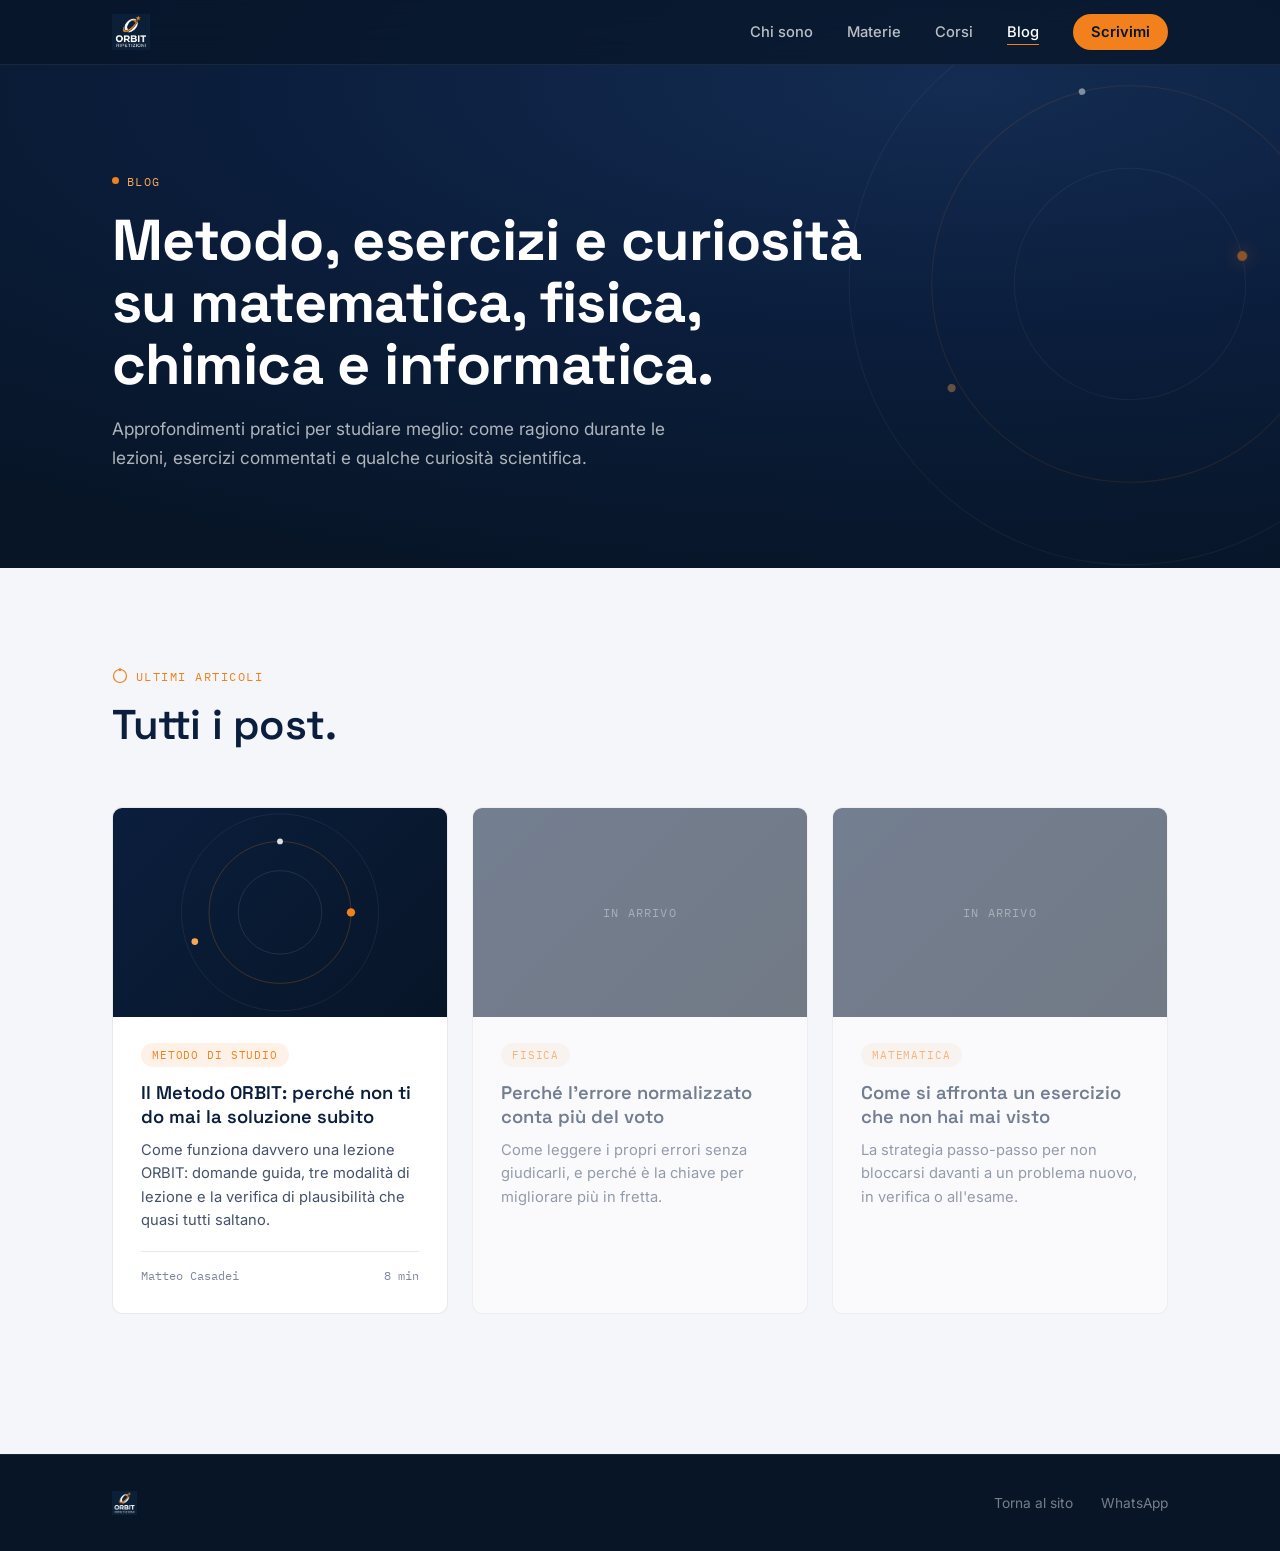
==== blog/index.html @ e1a7bb7a "Aggiunge sezione blog e prime animazioni Manim per SEO - index.html originale invariato, come richie" ====
<!DOCTYPE html>
<html lang="it">
<head>
<meta charset="UTF-8">
<meta name="viewport" content="width=device-width, initial-scale=1.0">
<title>Blog — Metodo di studio, fisica, matematica, chimica e informatica | Orbit Ripetizioni</title>
<meta name="description" content="Metodi di studio, approfondimenti e curiosità su matematica, fisica, chimica e informatica. Il blog di Orbit Ripetizioni, lezioni private a Milano.">
<link rel="canonical" href="https://orbitripetizioni.it/blog/">
<link rel="preconnect" href="https://fonts.googleapis.com">
<link href="https://fonts.googleapis.com/css2?family=Space+Grotesk:wght@400;500;600;700&family=Inter:wght@400;500;600;700&family=IBM+Plex+Mono:wght@400;500&display=swap" rel="stylesheet">
<link rel="stylesheet" href="../assets/css/blog.css">
</head>
<body>

<header>
  <nav>
    <a href="../index.html#hero" class="brand">
      <img src="../assets/img/logo.png" alt="Orbit Ripetizioni">
    </a>
    <div class="nav-links">
      <a href="../index.html#chi-sono">Chi sono</a>
      <a href="../index.html#materie">Materie</a>
      <a href="../index.html#corsi">Corsi</a>
      <a href="./index.html" class="active">Blog</a>
      <a href="https://wa.me/393319241103" class="nav-cta">Scrivimi</a>
    </div>
  </nav>
</header>

<section id="blog-hero">
  <svg class="blog-hero-svg" viewBox="0 0 920 920">
    <circle class="orbit-ring-line" cx="460" cy="460" r="140"></circle>
    <circle class="orbit-ring-line accent" cx="460" cy="460" r="240"></circle>
    <circle class="orbit-ring-line" cx="460" cy="460" r="340"></circle>
    <circle class="planet-a" cx="600" cy="460" r="6"></circle>
    <circle class="planet-b" cx="460" cy="220" r="4"></circle>
    <circle class="planet-c" cx="220" cy="530" r="5"></circle>
  </svg>
  <div class="wrap">
    <span class="eyebrow">Blog</span>
    <h1 class="reveal">Metodo, esercizi e curiosità su matematica, fisica, chimica e informatica.</h1>
    <p class="reveal">Approfondimenti pratici per studiare meglio: come ragiono durante le lezioni, esercizi commentati e qualche curiosità scientifica.</p>
  </div>
</section>

<section id="post-list">
  <div class="wrap">
    <span class="section-tag reveal"><svg viewBox="0 0 16 16"><circle cx="8" cy="8" r="6.5" fill="none" stroke="currentColor" stroke-width="1.2"/><circle class="tag-orbit-dot" cx="8" cy="1.7" r="1.4" fill="currentColor"/></svg>Ultimi articoli</span>
    <h2 class="section-title reveal">Tutti i post.</h2>
    <div class="post-grid">

      <a href="./il-metodo-orbit-perche-non-ti-do-mai-la-soluzione-subito/index.html" class="post-card reveal">
        <div class="post-card-cover">
          <svg viewBox="0 0 400 250" width="100%" height="100%" preserveAspectRatio="xMidYMid slice">
            <circle cx="200" cy="125" r="50" fill="none" stroke="rgba(255,255,255,0.12)" stroke-width="1"></circle>
            <circle cx="200" cy="125" r="85" fill="none" stroke="rgba(242,129,29,0.28)" stroke-width="1"></circle>
            <circle cx="200" cy="125" r="118" fill="none" stroke="rgba(255,255,255,0.08)" stroke-width="1"></circle>
            <circle cx="285" cy="125" r="5" fill="#F2811D"></circle>
            <circle cx="200" cy="40" r="3.5" fill="#FFFFFF" opacity="0.85"></circle>
            <circle cx="98" cy="160" r="4" fill="#F9A752"></circle>
          </svg>
        </div>
        <div class="post-card-body">
          <span class="post-badge">Metodo di studio</span>
          <h3>Il Metodo ORBIT: perché non ti do mai la soluzione subito</h3>
          <p>Come funziona davvero una lezione ORBIT: domande guida, tre modalità di lezione e la verifica di plausibilità che quasi tutti saltano.</p>
          <div class="post-card-meta">
            <span>Matteo Casadei</span>
            <span>8 min</span>
          </div>
        </div>
      </a>

      <div class="post-card coming-soon reveal">
        <div class="post-card-cover"><span>In arrivo</span></div>
        <div class="post-card-body">
          <span class="post-badge">Fisica</span>
          <h3>Perché l'errore normalizzato conta più del voto</h3>
          <p>Come leggere i propri errori senza giudicarli, e perché è la chiave per migliorare più in fretta.</p>
        </div>
      </div>

      <div class="post-card coming-soon reveal">
        <div class="post-card-cover"><span>In arrivo</span></div>
        <div class="post-card-body">
          <span class="post-badge">Matematica</span>
          <h3>Come si affronta un esercizio che non hai mai visto</h3>
          <p>La strategia passo-passo per non bloccarsi davanti a un problema nuovo, in verifica o all'esame.</p>
        </div>
      </div>

    </div>
  </div>
</section>

<footer>
  <div class="wrap footer-inner">
    <div class="footer-brand">
      <img src="../assets/img/logo.png" alt="Orbit Ripetizioni">
    </div>
    <div class="footer-links">
      <a href="../index.html#hero">Torna al sito</a>
      <a href="https://wa.me/393319241103">WhatsApp</a>
    </div>
  </div>
</footer>

<script src="../assets/js/blog.js"></script>
</body>
</html>
---- assets/css/blog.css ----
/* ==========================================================================
   ORBIT — Blog stylesheet
   Estende il design system del sito principale (index.html) senza toccarlo.
   Variabili colore/font allineate 1:1 a index.html — se cambi una palette,
   cambiala in entrambi i posti.
   ========================================================================== */

:root{
  --navy: #0B1E3D;
  --navy-deep: #071527;
  --navy-mid: #12294D;
  --orange: #F2811D;
  --orange-soft: #F9A752;
  --white: #FFFFFF;
  --paper: #F4F6F9;
  --slate: #45516B;
  --slate-light: #7C879E;
  --line: rgba(11,30,61,0.1);
  --cyan: #22D3EE;
  --display: 'Space Grotesk', sans-serif;
  --body: 'Inter', sans-serif;
  --mono: 'IBM Plex Mono', monospace;
}

*{margin:0;padding:0;box-sizing:border-box;}
html{scroll-behavior:smooth; overflow-x:hidden; width:100%;}
body{
  font-family:var(--body);
  color:var(--navy);
  background:var(--paper);
  overflow-x:hidden;
  -webkit-font-smoothing:antialiased;
}
a{color:inherit;text-decoration:none;}
img{display:block;max-width:100%;}
::selection{background:var(--orange);color:var(--white);}

@media (prefers-reduced-motion: reduce){
  *{animation-duration:0.01ms !important; animation-iteration-count:1 !important; transition-duration:0.01ms !important; scroll-behavior:auto !important;}
}

.wrap{max-width:1120px;margin:0 auto;padding:0 32px;}

/* ---------- NAV (identica a index.html) ---------- */
header{
  position:fixed;
  top:0; left:0; right:0;
  z-index:100;
  background:rgba(7,21,39,0.72);
  backdrop-filter:blur(14px);
  -webkit-backdrop-filter:blur(14px);
  border-bottom:1px solid rgba(255,255,255,0.07);
}
nav{
  max-width:1120px;
  margin:0 auto;
  padding:14px 32px;
  display:flex;
  align-items:center;
  justify-content:space-between;
}
.brand{display:flex;align-items:center;gap:10px;}
.brand img{height:36px;width:auto;}
.brand span{font-family:var(--display);font-weight:700;color:var(--white);font-size:1.05rem;}
.nav-links{display:flex;align-items:center;gap:34px;font-size:0.92rem;font-weight:500;}
.nav-links a{color:rgba(255,255,255,0.72);transition:color 0.2s ease;position:relative;}
.nav-links a:not(.nav-cta):hover{color:var(--white);}
.nav-links a.active{color:var(--white);}
.nav-links a:not(.nav-cta)::after{
  content:'';position:absolute;left:0;bottom:-4px;width:0;height:1px;
  background:var(--orange);transition:width 0.25s ease;
}
.nav-links a:not(.nav-cta):hover::after,
.nav-links a.active::after{width:100%;}
.nav-cta{
  background:var(--orange);color:var(--navy-deep) !important;padding:9px 18px;
  border-radius:100px;font-weight:600;transition:transform 0.2s ease, box-shadow 0.2s ease;
}
.nav-cta:hover{transform:translateY(-1px); box-shadow:0 8px 20px rgba(242,129,29,0.35);}
@media (max-width:820px){
  .nav-links{gap:0;}
  .nav-links a:not(.nav-cta){display:none;}
}

/* ---------- Buttons ---------- */
.btn-primary{
  background:var(--orange);color:var(--navy-deep);font-weight:600;padding:15px 30px;
  border-radius:100px;font-size:0.98rem;display:inline-flex;align-items:center;gap:10px;
  transition:transform 0.2s ease, box-shadow 0.2s ease;
}
.btn-primary:hover{transform:translateY(-2px); box-shadow:0 12px 28px rgba(242,129,29,0.4);}
.btn-ghost{
  border:1px solid rgba(255,255,255,0.22);color:var(--white);padding:15px 28px;
  border-radius:100px;font-size:0.98rem;font-weight:500;
  transition:border-color 0.2s ease, background 0.2s ease;
}
.btn-ghost:hover{border-color:rgba(255,255,255,0.5); background:rgba(255,255,255,0.05);}

/* ---------- Section headers ---------- */
.section-tag{
  display:inline-flex;align-items:center;gap:8px;font-family:var(--mono);font-size:0.78rem;
  letter-spacing:0.12em;text-transform:uppercase;color:var(--orange);margin-bottom:14px;
}
.section-tag svg{width:16px;height:16px;flex-shrink:0;}
.section-tag .tag-orbit-dot{transform-origin:8px 8px;animation:orbit-spin 5s linear infinite;}
.section-title{
  font-family:var(--display);font-weight:600;font-size:clamp(1.8rem, 3.4vw, 2.6rem);
  letter-spacing:-0.01em;max-width:640px;
}
.section-lede{margin-top:18px;font-size:1.05rem;line-height:1.7;color:var(--slate);max-width:620px;}
@keyframes orbit-spin{from{transform:rotate(0deg);}to{transform:rotate(360deg);}}

.reveal{opacity:0;transform:translateY(24px);transition:opacity 0.7s ease, transform 0.7s ease;}
.reveal.visible{opacity:1;transform:translateY(0);}

a:focus-visible, button:focus-visible{outline:2px solid var(--orange); outline-offset:3px;}

/* ---------- BLOG HERO ---------- */
#blog-hero{
  background:radial-gradient(120% 90% at 75% 15%, #142c52 0%, var(--navy) 45%, var(--navy-deep) 100%);
  padding:168px 0 96px;
  overflow:hidden;
  position:relative;
}
.blog-hero-svg{
  position:absolute; right:-18%; top:50%; transform:translateY(-50%) rotate(-14deg);
  width:760px; height:760px; pointer-events:none; opacity:0.55;
}
.orbit-ring-line{fill:none; stroke:rgba(255,255,255,0.09); stroke-width:1.3;}
.orbit-ring-line.accent{stroke:rgba(242,129,29,0.2);}
.planet-a{fill:var(--orange); filter:drop-shadow(0 0 10px rgba(242,129,29,0.8));}
.planet-b{fill:var(--white); opacity:0.85;}
.planet-c{fill:var(--orange-soft); opacity:0.7;}
#blog-hero .eyebrow{
  display:inline-flex;align-items:center;gap:8px;font-family:var(--mono);font-size:0.78rem;
  letter-spacing:0.12em;text-transform:uppercase;color:var(--orange-soft);margin-bottom:20px;
}
#blog-hero .eyebrow::before{content:'';width:7px;height:7px;border-radius:50%;background:var(--orange);display:inline-block;}
#blog-hero h1{
  font-family:var(--display);font-weight:700;font-size:clamp(2.2rem, 5vw, 3.6rem);
  line-height:1.08;color:var(--white);max-width:760px;letter-spacing:-0.01em;position:relative;z-index:2;
}
#blog-hero p{
  margin-top:20px;font-size:1.08rem;line-height:1.65;color:rgba(255,255,255,0.68);
  max-width:560px;position:relative;z-index:2;
}

/* ---------- POST GRID / CARDS ---------- */
#post-list{padding:100px 0 140px;background:var(--paper);}
.post-grid{display:grid;grid-template-columns:repeat(3, 1fr);gap:24px;margin-top:56px;}
.post-card{
  background:var(--white);border:1px solid var(--line);border-radius:10px;
  overflow:hidden;display:flex;flex-direction:column;
  transition:border-color 0.2s ease, transform 0.2s ease;
}
.post-card:hover{border-color:var(--orange); transform:translateY(-3px);}
.post-card-cover{
  aspect-ratio:16/10;background:linear-gradient(135deg, var(--navy) 0%, var(--navy-deep) 100%);
  position:relative;overflow:hidden;
}
.post-card-cover img{width:100%;height:100%;object-fit:cover;}
.post-card-body{padding:26px 28px 30px;display:flex;flex-direction:column;flex-grow:1;}
.post-badge{
  display:inline-block;font-family:var(--mono);font-size:0.68rem;letter-spacing:0.08em;
  text-transform:uppercase;color:var(--orange);background:rgba(242,129,29,0.1);
  padding:5px 11px;border-radius:100px;margin-bottom:14px;align-self:flex-start;
}
.post-card h3{font-family:var(--display);font-size:1.15rem;font-weight:600;margin-bottom:10px;line-height:1.3;}
.post-card p{color:var(--slate);font-size:0.92rem;line-height:1.6;flex-grow:1;}
.post-card-meta{
  margin-top:18px;padding-top:16px;border-top:1px solid var(--line);
  font-family:var(--mono);font-size:0.72rem;color:var(--slate-light);
  display:flex;justify-content:space-between;
}
.post-card.coming-soon{opacity:0.55;}
.post-card.coming-soon .post-card-cover{
  display:flex;align-items:center;justify-content:center;
}
.post-card.coming-soon .post-card-cover span{
  font-family:var(--mono);font-size:0.72rem;letter-spacing:0.1em;text-transform:uppercase;
  color:rgba(255,255,255,0.4);
}
@media (max-width:980px){.post-grid{grid-template-columns:repeat(2, 1fr);}}
@media (max-width:640px){.post-grid{grid-template-columns:1fr;}}

/* ---------- SINGLE POST ---------- */
#post-header{
  background:var(--navy);padding:150px 0 60px;position:relative;overflow:hidden;
}
#post-header .post-eyebrow{
  display:inline-flex;align-items:center;gap:8px;font-family:var(--mono);font-size:0.78rem;
  letter-spacing:0.12em;text-transform:uppercase;color:var(--orange-soft);margin-bottom:20px;
}
#post-header .post-eyebrow::before{content:'';width:7px;height:7px;border-radius:50%;background:var(--orange);display:inline-block;}
#post-header h1{
  font-family:var(--display);font-weight:700;font-size:clamp(2rem, 4.6vw, 3.2rem);
  line-height:1.12;color:var(--white);max-width:820px;letter-spacing:-0.01em;
}
.post-header-meta{
  margin-top:28px;display:flex;align-items:center;gap:20px;flex-wrap:wrap;
  font-family:var(--mono);font-size:0.8rem;color:rgba(255,255,255,0.5);
}
.post-header-meta .author{display:flex;align-items:center;gap:10px;color:rgba(255,255,255,0.72);}
.post-header-meta .author img{width:32px;height:32px;border-radius:50%;object-fit:cover;filter:grayscale(20%);}

.post-cover{
  max-width:960px;margin:-40px auto 0;padding:0 32px;position:relative;z-index:2;
}
.post-cover img{width:100%;border-radius:12px;box-shadow:0 40px 70px -30px rgba(11,30,61,0.4);}

article.post-body{
  max-width:720px;margin:0 auto;padding:72px 32px 40px;
  font-size:1.08rem;line-height:1.8;color:var(--navy);
}
.post-body p{margin-bottom:22px;color:var(--slate);}
.post-body h2{
  font-family:var(--display);font-weight:600;font-size:1.55rem;letter-spacing:-0.01em;
  margin:52px 0 18px;color:var(--navy);
}
.post-body h3{
  font-family:var(--display);font-weight:600;font-size:1.2rem;margin:36px 0 14px;color:var(--navy);
}
.post-body strong{color:var(--navy);font-weight:600;}
.post-body ul, .post-body ol{margin:0 0 22px 22px;color:var(--slate);}
.post-body li{margin-bottom:10px;line-height:1.7;}
.post-body blockquote{
  border-left:3px solid var(--orange);padding:6px 0 6px 24px;margin:32px 0;
  font-family:var(--display);font-size:1.2rem;font-weight:500;color:var(--navy);
}
.post-body .callout{
  background:var(--white);border:1px solid var(--line);border-radius:10px;
  padding:26px 28px;margin:32px 0;
}
.post-body .callout .callout-tag{
  font-family:var(--mono);font-size:0.68rem;letter-spacing:0.08em;text-transform:uppercase;
  color:var(--orange);margin-bottom:10px;display:block;
}
.post-body .callout p:last-child{margin-bottom:0;}
.post-body figure{margin:36px 0;}
.post-body figure video, .post-body figure img{width:100%;border-radius:10px;border:1px solid var(--line);}
.post-body figcaption{
  font-family:var(--mono);font-size:0.78rem;color:var(--slate-light);margin-top:10px;text-align:center;
}

.post-cta{
  max-width:720px;margin:24px auto 100px;padding:0 32px;
}
.post-cta-inner{
  background:var(--navy);border-radius:14px;padding:44px 40px;text-align:center;
  background-image:radial-gradient(120% 140% at 20% 0%, #142c52 0%, var(--navy) 60%);
}
.post-cta-inner h3{
  font-family:var(--display);font-weight:600;font-size:1.4rem;color:var(--white);margin-bottom:12px;
}
.post-cta-inner p{color:rgba(255,255,255,0.65);margin-bottom:26px;font-size:0.98rem;}

/* ---------- FOOTER (identico a index.html) ---------- */
footer{background:var(--navy-deep);padding:36px 0;border-top:1px solid rgba(255,255,255,0.07);}
.footer-inner{display:flex;align-items:center;justify-content:space-between;flex-wrap:wrap;gap:16px;}
.footer-brand img{height:24px;width:auto;}
.footer-links{display:flex;gap:28px;font-size:0.86rem;color:rgba(255,255,255,0.45);}
.footer-links a:hover{color:rgba(255,255,255,0.8);}
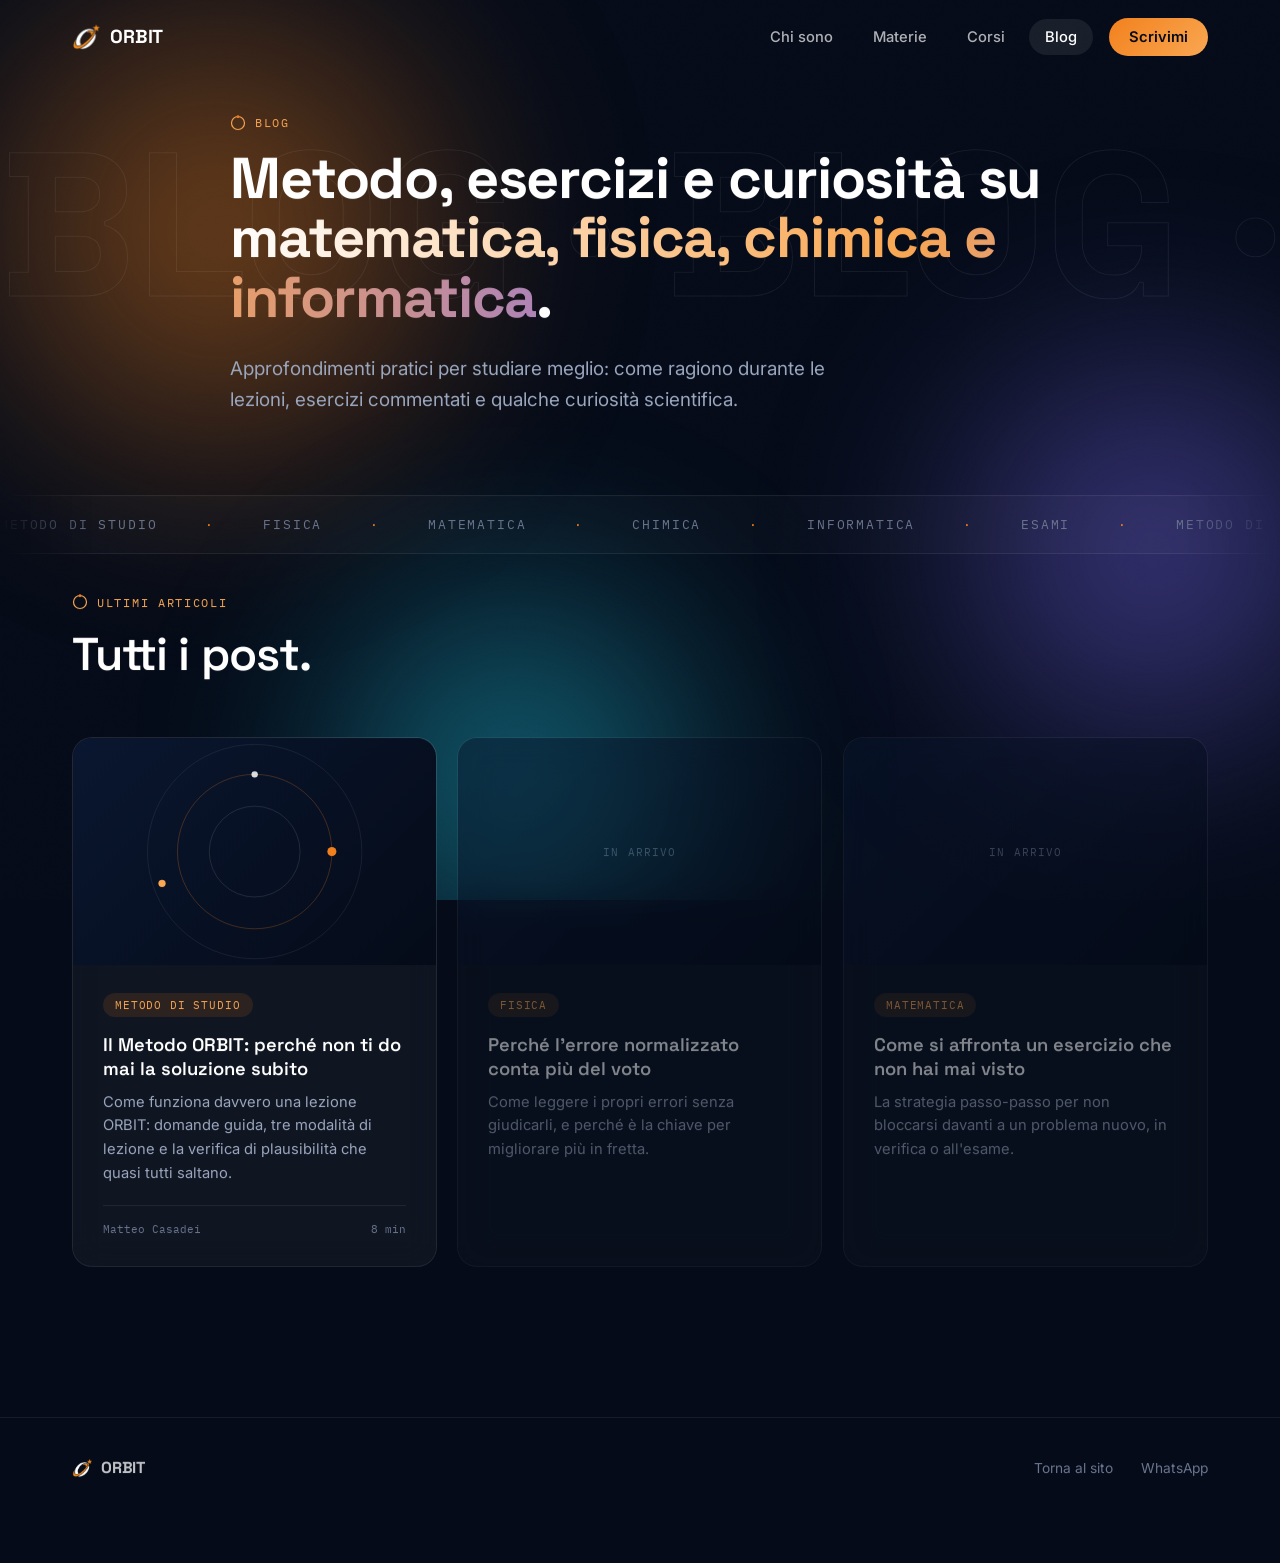
==== commit 6c79b144: "Promuovi il sito v2 a versione principale, archivia il vecchio in v_old - v2/index.html e v2/blog/ d" ====
--- a/blog/index.html
+++ b/blog/index.html
@@ -1,55 +1,88 @@
 <!DOCTYPE html>
 <html lang="it">
 <head>
+<!-- Google tag (gtag.js) -->
+<script async src="https://www.googletagmanager.com/gtag/js?id=G-YY2LC22Q1R"></script>
+<script>
+  window.dataLayer = window.dataLayer || [];
+  function gtag(){dataLayer.push(arguments);}
+  gtag('js', new Date());
+  gtag('config', 'G-YY2LC22Q1R');
+</script>
+<!-- Microsoft Clarity -->
+<script type="text/javascript">
+    (function(c,l,a,r,i,t,y){
+        c[a]=c[a]||function(){(c[a].q=c[a].q||[]).push(arguments)};
+        t=l.createElement(r);t.async=1;t.src="https://www.clarity.ms/tag/"+i;
+        y=l.getElementsByTagName(r)[0];y.parentNode.insertBefore(t,y);
+    })(window, document, "clarity", "script", "xrq9zhbsk7");
+</script>
 <meta charset="UTF-8">
 <meta name="viewport" content="width=device-width, initial-scale=1.0">
 <title>Blog — Metodo di studio, fisica, matematica, chimica e informatica | Orbit Ripetizioni</title>
 <meta name="description" content="Metodi di studio, approfondimenti e curiosità su matematica, fisica, chimica e informatica. Il blog di Orbit Ripetizioni, lezioni private a Milano.">
-<link rel="canonical" href="https://orbitripetizioni.it/blog/">
 <link rel="preconnect" href="https://fonts.googleapis.com">
 <link href="https://fonts.googleapis.com/css2?family=Space+Grotesk:wght@400;500;600;700&family=Inter:wght@400;500;600;700&family=IBM+Plex+Mono:wght@400;500&display=swap" rel="stylesheet">
-<link rel="stylesheet" href="../assets/css/blog.css">
+<link rel="stylesheet" href="../assets/css/v2.css">
+<link rel="stylesheet" href="../assets/css/v2-blog.css">
 </head>
 <body>
+
+<div id="mesh"><div class="blob blob-1"></div><div class="blob blob-2"></div><div class="blob blob-3"></div></div>
+<div id="grain"></div>
+<div id="cursor-glow"></div>
+<div id="cursor-ring"></div>
+<div id="cursor-dot"></div>
+<div id="scroll-progress"></div>
 
 <header>
   <nav>
     <a href="../index.html#hero" class="brand">
-      <img src="../assets/img/logo.png" alt="Orbit Ripetizioni">
+      <img src="../assets/img/logo-mark.png" alt="" class="brand-mark">
+      <span class="brand-word">ORBIT</span>
     </a>
     <div class="nav-links">
       <a href="../index.html#chi-sono">Chi sono</a>
       <a href="../index.html#materie">Materie</a>
       <a href="../index.html#corsi">Corsi</a>
       <a href="./index.html" class="active">Blog</a>
-      <a href="https://wa.me/393319241103" class="nav-cta">Scrivimi</a>
+      <a href="https://wa.me/393319241103" class="nav-cta magnetic">Scrivimi</a>
     </div>
+    <button class="nav-toggle" aria-label="Menu"><span></span></button>
   </nav>
 </header>
 
-<section id="blog-hero">
-  <svg class="blog-hero-svg" viewBox="0 0 920 920">
-    <circle class="orbit-ring-line" cx="460" cy="460" r="140"></circle>
-    <circle class="orbit-ring-line accent" cx="460" cy="460" r="240"></circle>
-    <circle class="orbit-ring-line" cx="460" cy="460" r="340"></circle>
-    <circle class="planet-a" cx="600" cy="460" r="6"></circle>
-    <circle class="planet-b" cx="460" cy="220" r="4"></circle>
-    <circle class="planet-c" cx="220" cy="530" r="5"></circle>
-  </svg>
-  <div class="wrap">
-    <span class="eyebrow">Blog</span>
-    <h1 class="reveal">Metodo, esercizi e curiosità su matematica, fisica, chimica e informatica.</h1>
-    <p class="reveal">Approfondimenti pratici per studiare meglio: come ragiono durante le lezioni, esercizi commentati e qualche curiosità scientifica.</p>
+<div id="smooth-spacer"></div>
+<div id="smooth-content">
+<main>
+
+<section id="blog-header">
+  <div class="hero-kinetic" aria-hidden="true">
+    <div class="hero-kinetic-track">
+      <span>BLOG&nbsp;·&nbsp;</span><span>BLOG&nbsp;·&nbsp;</span><span>BLOG&nbsp;·&nbsp;</span><span>BLOG&nbsp;·&nbsp;</span>
+    </div>
+  </div>
+  <div class="wrap blog-header-inner">
+    <span class="eyebrow reveal"><svg class="eyebrow-orbit" viewBox="0 0 16 16"><circle cx="8" cy="8" r="6.5" fill="none" stroke="currentColor" stroke-width="1.2"/><circle class="eyebrow-orbit-dot" cx="8" cy="1.7" r="1.4"/></svg>Blog</span>
+    <h1 class="hero-title reveal" style="font-size:clamp(2.2rem, 5vw, 3.6rem);">Metodo, esercizi e curiosità su <span class="gradient-text">matematica, fisica, chimica e informatica</span>.</h1>
+    <p class="hero-sub reveal" style="max-width:620px;">Approfondimenti pratici per studiare meglio: come ragiono durante le lezioni, esercizi commentati e qualche curiosità scientifica.</p>
   </div>
 </section>
 
+<div class="marquee">
+  <div class="marquee-track">
+    <span>METODO DI STUDIO <em>·</em> FISICA <em>·</em> MATEMATICA <em>·</em> CHIMICA <em>·</em> INFORMATICA <em>·</em> ESAMI <em>·</em></span>
+    <span>METODO DI STUDIO <em>·</em> FISICA <em>·</em> MATEMATICA <em>·</em> CHIMICA <em>·</em> INFORMATICA <em>·</em> ESAMI <em>·</em></span>
+  </div>
+</div>
+
 <section id="post-list">
   <div class="wrap">
-    <span class="section-tag reveal"><svg viewBox="0 0 16 16"><circle cx="8" cy="8" r="6.5" fill="none" stroke="currentColor" stroke-width="1.2"/><circle class="tag-orbit-dot" cx="8" cy="1.7" r="1.4" fill="currentColor"/></svg>Ultimi articoli</span>
+    <span class="eyebrow reveal"><svg class="eyebrow-orbit" viewBox="0 0 16 16"><circle cx="8" cy="8" r="6.5" fill="none" stroke="currentColor" stroke-width="1.2"/><circle class="eyebrow-orbit-dot" cx="8" cy="1.7" r="1.4"/></svg>Ultimi articoli</span>
     <h2 class="section-title reveal">Tutti i post.</h2>
-    <div class="post-grid">
+    <div class="post-grid reveal-group">
 
-      <a href="./il-metodo-orbit-perche-non-ti-do-mai-la-soluzione-subito/index.html" class="post-card reveal">
+      <a href="./il-metodo-orbit-perche-non-ti-do-mai-la-soluzione-subito/index.html" class="glass post-card reveal">
         <div class="post-card-cover">
           <svg viewBox="0 0 400 250" width="100%" height="100%" preserveAspectRatio="xMidYMid slice">
             <circle cx="200" cy="125" r="50" fill="none" stroke="rgba(255,255,255,0.12)" stroke-width="1"></circle>
@@ -71,7 +104,7 @@
         </div>
       </a>
 
-      <div class="post-card coming-soon reveal">
+      <div class="glass post-card coming-soon reveal">
         <div class="post-card-cover"><span>In arrivo</span></div>
         <div class="post-card-body">
           <span class="post-badge">Fisica</span>
@@ -80,7 +113,7 @@
         </div>
       </div>
 
-      <div class="post-card coming-soon reveal">
+      <div class="glass post-card coming-soon reveal">
         <div class="post-card-cover"><span>In arrivo</span></div>
         <div class="post-card-body">
           <span class="post-badge">Matematica</span>
@@ -93,18 +126,19 @@
   </div>
 </section>
 
+</main>
+
 <footer>
   <div class="wrap footer-inner">
-    <div class="footer-brand">
-      <img src="../assets/img/logo.png" alt="Orbit Ripetizioni">
-    </div>
+    <div class="footer-brand"><img src="../assets/img/logo-mark.png" alt="" class="brand-mark"><span class="brand-word">ORBIT</span></div>
     <div class="footer-links">
       <a href="../index.html#hero">Torna al sito</a>
       <a href="https://wa.me/393319241103">WhatsApp</a>
     </div>
   </div>
 </footer>
+</div><!-- /#smooth-content -->
 
-<script src="../assets/js/blog.js"></script>
+<script src="../assets/js/v2.js"></script>
 </body>
 </html>
--- a/assets/css/v2.css
+++ b/assets/css/v2.css
@@ -0,0 +1,512 @@
+/* ==========================================================================
+   ORBIT v2 — redesign "tech / dinamico" (bento grid, glassmorphism,
+   gradient mesh, micro-interazioni). Pagina indipendente, non tocca
+   index.html. Palette derivata da assets/css/blog.css con toni più scuri
+   e accenti extra per l'effetto "OLED / premium tech".
+   ========================================================================== */
+
+:root{
+  --navy: #0B1E3D;
+  --navy-deep: #071527;
+  --ink: #050B18;        /* sfondo OLED, più scuro del navy del sito */
+  --ink-2: #0A1730;
+  --orange: #F2811D;
+  --orange-soft: #F9A752;
+  --white: #FFFFFF;
+  --slate: #9AA7BE;
+  --slate-light: #6B7690;
+  --cyan: #22D3EE;
+  --violet: #7C6CF9;
+  --line: rgba(255,255,255,0.08);
+  --glass: rgba(255,255,255,0.045);
+  --glass-hover: rgba(255,255,255,0.08);
+  --display: 'Space Grotesk', sans-serif;
+  --body: 'Inter', sans-serif;
+  --mono: 'IBM Plex Mono', monospace;
+  --ease: cubic-bezier(.16,.84,.44,1);
+}
+
+*{margin:0;padding:0;box-sizing:border-box;}
+html{overflow-x:hidden; width:100%;}
+body{
+  font-family:var(--body);
+  color:var(--white);
+  background:var(--ink);
+  -webkit-font-smoothing:antialiased;
+  position:relative;
+}
+a{color:inherit;text-decoration:none;}
+img{display:block;max-width:100%;}
+ul{list-style:none;}
+::selection{background:var(--orange);color:var(--ink);}
+button{font-family:inherit;border:none;background:none;color:inherit;cursor:pointer;}
+
+@media (prefers-reduced-motion: reduce){
+  *{animation-duration:0.01ms !important; animation-iteration-count:1 !important; transition-duration:0.01ms !important; scroll-behavior:auto !important;}
+}
+
+.wrap{max-width:1200px;margin:0 auto;padding:0 32px;}
+
+/* ---------- Gradient mesh background (fisso, dietro tutto) ---------- */
+#mesh{
+  position:fixed; inset:0; z-index:0; pointer-events:none; overflow:hidden;
+  background:var(--ink);
+}
+#mesh .blob{
+  position:absolute; border-radius:50%; filter:blur(90px); opacity:0.55;
+  will-change:transform;
+}
+.blob-1{width:640px;height:640px; background:radial-gradient(circle, var(--orange) 0%, transparent 70%); top:-10%; left:-8%; animation:drift1 14s ease-in-out infinite;}
+.blob-2{width:560px;height:560px; background:radial-gradient(circle, var(--violet) 0%, transparent 70%); top:30%; right:-12%; animation:drift2 17s ease-in-out infinite;}
+.blob-3{width:520px;height:520px; background:radial-gradient(circle, var(--cyan) 0%, transparent 70%); bottom:-15%; left:20%; animation:drift3 19s ease-in-out infinite;}
+@keyframes drift1{0%,100%{transform:translate(0,0) scale(1);}33%{transform:translate(140px,90px) scale(1.25);}66%{transform:translate(-80px,60px) scale(0.9);}}
+@keyframes drift2{0%,100%{transform:translate(0,0) scale(1);}33%{transform:translate(-130px,110px) scale(0.88);}66%{transform:translate(60px,-70px) scale(1.2);}}
+@keyframes drift3{0%,100%{transform:translate(0,0) scale(1);}33%{transform:translate(110px,-90px) scale(1.2);}66%{transform:translate(-100px,-40px) scale(0.92);}}
+/* blur pesante e animato su un elemento fixed a schermo intero è un altro
+   carico di compositing non banale per Safari iOS: più leggero su mobile. */
+@media (max-width:900px){ #mesh .blob{filter:blur(60px);} }
+
+/* ---------- Scroll progress ---------- */
+#scroll-progress{
+  position:fixed; top:0; left:0; height:3px; width:0%; z-index:200;
+  background:linear-gradient(90deg, var(--orange), var(--violet), var(--cyan));
+  box-shadow:0 0 12px rgba(242,129,29,0.6);
+}
+
+#grain{position:fixed; inset:0; z-index:1; pointer-events:none; opacity:0.03; mix-blend-mode:overlay;
+  background-image:url("data:image/svg+xml;utf8,<svg xmlns='http://www.w3.org/2000/svg' width='120' height='120'><filter id='n'><feTurbulence type='fractalNoise' baseFrequency='0.9' numOctaves='2' stitchTiles='stitch'/></filter><rect width='100%25' height='100%25' filter='url(%23n)'/></svg>");
+}
+/* mix-blend-mode su un elemento fixed a schermo intero + scroll è un bug
+   noto di rendering su iOS Safari (il contenuto sparisce a tratti durante
+   lo scroll). Su mobile non ne vale la pena: via del tutto. */
+@media (max-width:900px){ #grain{display:none;} }
+
+#cursor-glow{
+  position:fixed; width:420px; height:420px; border-radius:50%; z-index:2; pointer-events:none;
+  background:radial-gradient(circle, rgba(242,129,29,0.16) 0%, transparent 70%);
+  transform:translate(-50%,-50%); left:-500px; top:-500px;
+  transition:opacity 0.3s ease; mix-blend-mode:screen;
+}
+@media (max-width:900px){ #cursor-glow{display:none;} }
+
+/* ---------- Cursore personalizzato ---------- */
+@media (hover:hover) and (pointer:fine){
+  html, body, a, button{cursor:none !important;}
+  input, textarea{cursor:text !important;}
+}
+#cursor-dot, #cursor-ring{
+  position:fixed; top:0; left:0; z-index:201; pointer-events:none;
+  transform:translate(-50%,-50%); border-radius:50%;
+}
+#cursor-dot{
+  width:7px; height:7px; background:var(--orange); opacity:0;
+  transition:opacity 0.2s ease, width 0.2s var(--ease), height 0.2s var(--ease), background 0.2s ease;
+}
+#cursor-ring{
+  width:38px; height:38px; border:1.3px solid rgba(255,255,255,0.4); opacity:0;
+  transition:opacity 0.2s ease, width 0.25s var(--ease), height 0.25s var(--ease), border-color 0.25s ease, background 0.25s ease;
+}
+#cursor-dot.visible, #cursor-ring.visible{opacity:1;}
+#cursor-ring.hover{width:64px; height:64px; border-color:transparent; background:rgba(242,129,29,0.16);}
+#cursor-dot.hover{width:0; height:0;}
+@media (max-width:900px), (hover:none), (pointer:coarse){
+  #cursor-dot, #cursor-ring{display:none;}
+  html, body, a, button{cursor:auto !important;}
+}
+
+/* ---------- Smooth scroll (inerzia) — solo desktop con mouse, vedi v2.js ---------- */
+/* #smooth-content deve avere un proprio stacking context (position + z-index)
+   sempre, non solo su desktop: senza, su mobile (dove resta position:static,
+   nel normale flusso) può capitare che #mesh (position:fixed, z-index:0)
+   venga compositato SOPRA il contenuto durante lo scroll invece che sotto —
+   bug di paint-order riprodotto anche in Chromium headless, non solo Safari.
+   Il contenuto sembra "sparire" perché in realtà è il mesh a coprirlo. */
+#smooth-content{position:relative; z-index:2;}
+html.smooth-active #smooth-content{position:fixed; top:0; left:0; width:100%; will-change:transform;}
+#smooth-spacer{width:1px; display:none;}
+html.smooth-active #smooth-spacer{display:block;}
+
+section, header, footer{position:relative; z-index:3;}
+
+/* ---------- Reveal / stagger ---------- */
+.reveal{opacity:0; transform:translateY(28px); transition:opacity 0.8s var(--ease), transform 0.8s var(--ease); transition-delay:calc(var(--i, 0) * 0.08s);}
+.reveal.visible{opacity:1; transform:translateY(0);}
+
+/* ---------- NAV ---------- */
+header{
+  position:fixed; top:0; left:0; right:0; z-index:100;
+  padding:18px 0; transition:padding 0.35s var(--ease), background 0.35s var(--ease);
+}
+header.scrolled{padding:10px 0; background:rgba(5,11,24,0.72); backdrop-filter:blur(18px); -webkit-backdrop-filter:blur(18px); border-bottom:1px solid var(--line);}
+nav{max-width:1200px; margin:0 auto; padding:0 32px; display:flex; align-items:center; justify-content:space-between;}
+.brand{display:flex; align-items:center; gap:9px;}
+.brand-mark{height:28px; width:auto; display:block;}
+.brand-word{
+  font-family:var(--display); font-weight:700; font-size:1.18rem; letter-spacing:-0.01em;
+  color:var(--white); line-height:1;
+}
+.nav-links{display:flex; align-items:center; gap:8px; font-size:0.92rem; font-weight:500;}
+.nav-links a:not(.nav-cta){
+  color:rgba(255,255,255,0.68); padding:9px 16px; border-radius:100px; position:relative; transition:color 0.2s ease, background 0.2s ease;
+}
+.nav-links a:not(.nav-cta):hover{color:var(--white); background:var(--glass);}
+.nav-links a.active{color:var(--white); background:var(--glass-hover);}
+.nav-cta{
+  background:linear-gradient(135deg, var(--orange), var(--orange-soft));
+  color:var(--ink) !important; padding:10px 20px; border-radius:100px; font-weight:600; margin-left:8px;
+  transition:transform 0.25s var(--ease), box-shadow 0.25s var(--ease); display:inline-block;
+}
+.nav-cta:hover{transform:translateY(-2px) scale(1.03); box-shadow:0 12px 30px rgba(242,129,29,0.4);}
+.nav-toggle{display:none; width:38px;height:38px;border-radius:10px;background:var(--glass);align-items:center;justify-content:center;}
+.nav-toggle span, .nav-toggle span::before, .nav-toggle span::after{
+  content:''; display:block; width:18px; height:1.6px; background:var(--white); position:relative; transition:0.25s ease;
+}
+.nav-toggle span::before{content:''; position:absolute; top:-6px;}
+.nav-toggle span::after{content:''; position:absolute; top:6px;}
+@media (max-width:900px){
+  .nav-links{
+    position:fixed; top:70px; left:16px; right:16px; z-index:99;
+    flex-direction:column; align-items:stretch; gap:6px;
+    background:rgba(7,15,30,0.98); border:1px solid var(--line); border-radius:16px; padding:14px;
+    opacity:0; pointer-events:none; transform:translateY(-10px);
+    transition:opacity 0.25s var(--ease), transform 0.25s var(--ease);
+  }
+  .nav-links.open{opacity:1; pointer-events:auto; transform:translateY(0);}
+  .nav-links a:not(.nav-cta){display:block; padding:12px 14px;}
+  .nav-links a:not(.nav-cta):hover{background:var(--glass);}
+  .nav-cta{margin-left:0; text-align:center;}
+  .nav-toggle{display:flex;}
+}
+
+/* ---------- Buttons ---------- */
+.btn{
+  display:inline-flex; align-items:center; gap:10px; padding:16px 30px; border-radius:100px;
+  font-size:0.98rem; font-weight:600; transition:transform 0.25s var(--ease), box-shadow 0.25s var(--ease);
+}
+.btn-primary{background:linear-gradient(135deg, var(--orange), var(--orange-soft)); color:var(--ink);}
+.btn-primary:hover{transform:translateY(-3px); box-shadow:0 16px 36px rgba(242,129,29,0.4);}
+.btn-glass{background:var(--glass); border:1px solid var(--line); color:var(--white); backdrop-filter:blur(10px);}
+.btn-glass:hover{background:var(--glass-hover); border-color:rgba(255,255,255,0.2); transform:translateY(-3px);}
+
+/* ---------- Section chrome ---------- */
+.eyebrow{
+  display:inline-flex; align-items:center; gap:9px; font-family:var(--mono); font-size:0.76rem;
+  letter-spacing:0.14em; text-transform:uppercase; color:var(--orange-soft); margin-bottom:18px;
+}
+.eyebrow::before{content:none;}
+.eyebrow-orbit{width:16px;height:16px;flex-shrink:0; overflow:visible;}
+.eyebrow-orbit-dot{animation:spin360 4s linear infinite; transform-origin:8px 8px; fill:var(--orange);}
+.section-title{
+  font-family:var(--display); font-weight:600; font-size:clamp(1.9rem, 3.6vw, 2.9rem);
+  letter-spacing:-0.02em; max-width:680px; line-height:1.15;
+}
+.section-lede{margin-top:18px; font-size:1.08rem; line-height:1.7; color:var(--slate); max-width:600px;}
+.gradient-text{
+  background:linear-gradient(90deg, var(--white) 0%, var(--orange-soft) 25%, var(--violet) 50%, var(--cyan) 75%, var(--white) 100%);
+  background-size:250% 100%;
+  -webkit-background-clip:text; background-clip:text; color:transparent;
+  animation:gradientShift 7s linear infinite;
+}
+@keyframes gradientShift{0%{background-position:0% 50%;}100%{background-position:-150% 50%;}}
+section{padding:150px 0;}
+@media (max-width:900px){ section{padding:100px 0;} }
+
+/* ---------- Glass card base ---------- */
+.glass{
+  background:var(--glass); border:1px solid var(--line); border-radius:20px;
+  backdrop-filter:blur(16px); -webkit-backdrop-filter:blur(16px);
+  transition:transform 0.12s linear, border-color 0.35s var(--ease), background 0.35s var(--ease), box-shadow 0.35s var(--ease);
+  transform-style:preserve-3d; will-change:transform;
+}
+.glass:hover{border-color:rgba(242,129,29,0.35); background:var(--glass-hover); box-shadow:0 24px 48px -20px rgba(0,0,0,0.5);}
+.glass:not(.tilting):hover{transform:translateY(-6px);}
+
+/* backdrop-filter su tanti elementi + scroll è un bug noto di
+   compositing su iOS Safari (contenuto che sparisce a tratti durante
+   lo scroll). Su mobile via la sfocatura, sfondo più coprente al suo
+   posto: stesso look, senza il costo di rendering. */
+@media (max-width:900px){
+  header.scrolled{backdrop-filter:none; -webkit-backdrop-filter:none; background:rgba(5,11,24,0.94);}
+  .glass{backdrop-filter:none; -webkit-backdrop-filter:none; background:rgba(16,27,48,0.6);}
+  .glass:hover{background:rgba(16,27,48,0.72);}
+  .btn-glass{backdrop-filter:none; -webkit-backdrop-filter:none; background:rgba(16,27,48,0.6);}
+}
+
+/* ---------- Floating continuo (icone, chip) ---------- */
+@keyframes floaty{0%,100%{transform:translateY(0);}50%{transform:translateY(-9px);}}
+.float{animation:floaty 4.5s ease-in-out infinite;}
+.subject-icon-wrap{animation:floaty 4.5s ease-in-out infinite;}
+.bento-b .subject-icon-wrap{animation-delay:0.3s;}
+.bento-c .subject-icon-wrap{animation-delay:0.6s;}
+.bento-d .subject-icon-wrap{animation-delay:0.9s;}
+.bento-e .subject-icon-wrap{animation-delay:1.2s;}
+.stat-chip{animation:floaty 5s ease-in-out infinite;}
+.hero-stats .stat-chip:nth-child(2){animation-delay:0.5s;}
+.hero-stats .stat-chip:nth-child(3){animation-delay:1s;}
+
+/* ---------- Marquee infinito ---------- */
+.marquee{
+  overflow:hidden; border-top:1px solid var(--line); border-bottom:1px solid var(--line);
+  padding:20px 0; background:rgba(255,255,255,0.02); position:relative; z-index:3;
+  -webkit-mask-image:linear-gradient(90deg, transparent, #000 8%, #000 92%, transparent);
+  mask-image:linear-gradient(90deg, transparent, #000 8%, #000 92%, transparent);
+}
+.marquee-track{
+  display:flex; gap:48px; width:max-content; animation:marquee 26s linear infinite;
+  font-family:var(--mono); letter-spacing:0.14em; color:var(--slate-light); font-size:0.82rem; white-space:nowrap;
+}
+.marquee-track span{display:inline-flex; align-items:center; gap:48px;}
+.marquee-track em{color:var(--orange); font-style:normal;}
+@keyframes marquee{from{transform:translateX(0);}to{transform:translateX(-50%);}}
+.marquee:hover .marquee-track{animation-play-state:paused;}
+
+/* ---------- Shimmer sui bottoni primari ---------- */
+.btn-primary, .nav-cta, .form-submit{position:relative; overflow:hidden;}
+.btn-primary::after, .nav-cta::after, .form-submit::after{
+  content:''; position:absolute; top:0; left:0; width:60%; height:100%;
+  background:linear-gradient(115deg, transparent 0%, rgba(255,255,255,0.55) 50%, transparent 100%);
+  transform:translateX(-160%) skewX(-15deg); animation:shimmer 4.5s ease-in-out infinite;
+}
+@keyframes shimmer{0%,55%{transform:translateX(-160%) skewX(-15deg);}75%{transform:translateX(220%) skewX(-15deg);}100%{transform:translateX(220%) skewX(-15deg);}}
+
+/* ---------- Bordo animato sulla card "consigliato" ---------- */
+.package-card.best{position:relative; border-color:transparent;}
+.package-card.best::after{
+  content:''; position:absolute; inset:0; border-radius:inherit; padding:1.5px; z-index:1; pointer-events:none;
+  background:conic-gradient(from var(--spin-angle,0deg), var(--orange), var(--violet), var(--cyan), var(--orange));
+  -webkit-mask:linear-gradient(#fff 0 0) content-box, linear-gradient(#fff 0 0);
+  -webkit-mask-composite:xor; mask-composite:exclude;
+  animation:spinBorder 5s linear infinite;
+}
+@property --spin-angle{syntax:'<angle>'; inherits:false; initial-value:0deg;}
+@keyframes spinBorder{to{--spin-angle:360deg;}}
+
+/* ---------- HERO ---------- */
+#hero{min-height:100vh; display:flex; align-items:center; padding-top:120px; overflow:hidden;}
+.hero-inner{max-width:1200px; margin:0 auto; padding:0 32px; width:100%; position:relative;}
+
+/* ---------- Testo cinetico gigante dietro l'hero ---------- */
+.hero-kinetic{
+  position:absolute; top:50%; left:0; width:100%; transform:translateY(-50%);
+  z-index:0; overflow:hidden; pointer-events:none; user-select:none;
+}
+.hero-kinetic-track{
+  display:flex; width:max-content; white-space:nowrap;
+  font-family:var(--display); font-weight:700; font-size:clamp(6rem, 16vw, 13rem);
+  color:transparent; -webkit-text-stroke:1px rgba(255,255,255,0.07);
+  animation:kineticDrift 40s linear infinite;
+}
+@keyframes kineticDrift{from{transform:translateX(0);}to{transform:translateX(-50%);}}
+.hero-orbit-svg{position:absolute; right:-16%; top:50%; transform:translateY(-50%); width:900px; height:900px; pointer-events:none; opacity:0.9; z-index:0;}
+.orbit-rotate{transform-origin:460px 460px; animation:spin360 70s linear infinite;}
+.orbit-rotate.reverse{animation-duration:100s; animation-direction:reverse;}
+@keyframes spin360{to{transform:rotate(360deg);}}
+.orbit-ring-line{fill:none; stroke:rgba(255,255,255,0.08); stroke-width:1;}
+.orbit-ring-line.accent{stroke:url(#ringGradient); stroke-width:1.2;}
+.orbit-star-core{fill:var(--orange); filter:drop-shadow(0 0 24px rgba(242,129,29,0.85));}
+.planet-a{fill:var(--orange); filter:drop-shadow(0 0 12px rgba(242,129,29,0.9));}
+.planet-b{fill:var(--white); opacity:0.9;}
+.planet-c{fill:var(--cyan); opacity:0.85; filter:drop-shadow(0 0 10px rgba(34,211,238,0.7));}
+
+h1.hero-title{
+  font-family:var(--display); font-weight:700; font-size:clamp(2.8rem, 6.2vw, 5.2rem);
+  line-height:1.03; letter-spacing:-0.02em; max-width:820px; position:relative; z-index:1;
+}
+.hero-sub{margin-top:26px; font-size:1.18rem; line-height:1.65; color:var(--slate); max-width:540px; position:relative; z-index:1;}
+.hero-ctas{margin-top:42px; display:flex; gap:16px; flex-wrap:wrap; position:relative; z-index:1;}
+
+.hero-stats{margin-top:80px; display:flex; gap:16px; flex-wrap:wrap; position:relative; z-index:1;}
+.stat-chip{
+  padding:18px 26px; border-radius:16px; min-width:140px;
+}
+.stat-num{font-family:var(--display); font-size:2.1rem; font-weight:700;}
+.stat-label{font-size:0.82rem; color:var(--slate); margin-top:4px;}
+
+.scroll-cue{
+  position:absolute; bottom:-40px; left:0; display:flex; align-items:center; gap:10px;
+  font-family:var(--mono); font-size:0.72rem; letter-spacing:0.1em; text-transform:uppercase; color:var(--slate-light);
+}
+.scroll-cue .line{width:32px;height:1px;background:var(--slate-light); position:relative; overflow:hidden;}
+.scroll-cue .line::after{content:'';position:absolute;inset:0;background:var(--orange);animation:scrollline 2s ease-in-out infinite;}
+@keyframes scrollline{0%{transform:translateX(-100%);}50%{transform:translateX(0);}100%{transform:translateX(100%);}}
+
+/* ---------- CHI SONO ---------- */
+.chisono-grid{display:grid; grid-template-columns:0.8fr 1.2fr; gap:64px; align-items:center; margin-top:56px;}
+.photo-card{position:relative; border-radius:24px; overflow:hidden; padding:6px;}
+.photo-card img{border-radius:18px; width:100%; filter:grayscale(10%) contrast(1.05);}
+.photo-card::before{
+  content:''; position:absolute; inset:0; border-radius:24px; padding:1.5px;
+  background:linear-gradient(135deg, var(--orange), var(--violet), var(--cyan));
+  -webkit-mask:linear-gradient(#fff 0 0) content-box, linear-gradient(#fff 0 0);
+  -webkit-mask-composite:xor; mask-composite:exclude; pointer-events:none;
+}
+.bio p{font-size:1.06rem; line-height:1.8; color:var(--slate); margin-bottom:20px;}
+.bio strong{color:var(--white);}
+.mini-stats{display:flex; gap:36px; margin-top:32px; flex-wrap:wrap;}
+.mini-stat-num{font-family:var(--display); font-weight:700; font-size:1.5rem; color:var(--white);}
+.mini-stat-label{font-size:0.82rem; color:var(--slate-light); margin-top:2px;}
+@media (max-width:900px){ .chisono-grid{grid-template-columns:1fr;} }
+
+/* ---------- BENTO (materie) ---------- */
+.bento-grid{
+  display:grid; grid-template-columns:repeat(4, 1fr); grid-auto-rows:minmax(180px, auto);
+  gap:18px; margin-top:56px;
+}
+.bento-grid .glass{padding:30px; display:flex; flex-direction:column; justify-content:space-between;}
+.bento-a{grid-column:span 2; grid-row:span 2;}
+.bento-b{grid-column:span 2;}
+.bento-c{grid-column:span 2;}
+.bento-d{grid-column:span 2;}
+.bento-e{grid-column:span 2;}
+.bento-cta{
+  grid-column:span 4; display:flex; flex-wrap:wrap; align-items:center; justify-content:space-between; gap:20px;
+  background:linear-gradient(120deg, rgba(242,129,29,0.12), rgba(124,108,249,0.1));
+}
+.subject-icon-wrap{width:52px;height:52px;border-radius:14px;background:rgba(242,129,29,0.12);display:flex;align-items:center;justify-content:center;margin-bottom:auto;}
+.bento-grid h3{font-family:var(--display); font-weight:600; font-size:1.3rem; margin:18px 0 6px;}
+.subject-level{font-family:var(--mono); font-size:0.7rem; letter-spacing:0.06em; text-transform:uppercase; color:var(--slate-light); display:block; margin-bottom:14px;}
+.bento-grid ul li{color:var(--slate); font-size:0.92rem; padding-left:16px; position:relative; margin-bottom:8px; line-height:1.4;}
+.bento-grid ul li::before{content:''; position:absolute; left:0; top:7px; width:5px;height:5px;border-radius:50%; background:var(--orange);}
+@media (max-width:980px){
+  .bento-grid{grid-template-columns:repeat(2,1fr);}
+  .bento-a, .bento-b, .bento-c, .bento-d, .bento-e{grid-column:span 2;}
+  .bento-cta{grid-column:span 2;}
+}
+@media (max-width:620px){
+  .bento-grid{grid-template-columns:1fr;}
+  .bento-a, .bento-b, .bento-c, .bento-d, .bento-e, .bento-cta{grid-column:span 1;}
+}
+
+/* ---------- METODO ---------- */
+.metodo-grid{display:grid; grid-template-columns:repeat(2,1fr); gap:18px; margin-top:56px;}
+.metodo-card{padding:38px;}
+.metodo-card .num{font-family:var(--mono); color:var(--orange); font-size:0.8rem; letter-spacing:0.08em;}
+.metodo-card h3{font-family:var(--display); font-weight:600; font-size:1.3rem; margin:14px 0 10px;}
+.metodo-card p{color:var(--slate); font-size:0.96rem; line-height:1.65;}
+@media (max-width:820px){ .metodo-grid{grid-template-columns:1fr;} }
+
+/* ---------- COME FUNZIONA (timeline) ---------- */
+.timeline{position:relative; margin-top:64px; padding-left:40px;}
+.timeline::before{
+  content:''; position:absolute; left:9px; top:6px; bottom:6px; width:2px;
+  background:linear-gradient(var(--orange), var(--violet), var(--cyan)); opacity:0.4;
+}
+.timeline-step{position:relative; padding-bottom:52px;}
+.timeline-step:last-child{padding-bottom:0;}
+.timeline-step::before{
+  content:''; position:absolute; left:-40px; top:2px; width:20px;height:20px;border-radius:50%;
+  background:var(--ink); border:2px solid var(--orange); box-shadow:0 0 0 4px rgba(242,129,29,0.15);
+}
+.timeline-step .step-num{font-family:var(--mono); color:var(--orange); font-size:0.78rem;}
+.timeline-step h3{font-family:var(--display); font-weight:600; font-size:1.2rem; margin:8px 0 8px;}
+.timeline-step p{color:var(--slate); font-size:0.96rem; max-width:520px; line-height:1.6;}
+
+/* ---------- GENITORI ---------- */
+.genitori-panel{padding:56px; margin-top:48px; position:relative; overflow:hidden;}
+.genitori-panel::after{
+  content:''; position:absolute; top:-40%; right:-10%; width:340px;height:340px; border-radius:50%;
+  background:radial-gradient(circle, rgba(124,108,249,0.25), transparent 70%); filter:blur(40px);
+}
+.genitori-panel p{font-size:1.08rem; line-height:1.8; color:var(--slate); max-width:680px; position:relative; z-index:1;}
+.genitori-panel p:first-child{margin-bottom:20px;}
+
+/* ---------- CORSI ---------- */
+.courses-grid{display:grid; grid-template-columns:repeat(4,1fr); gap:18px; margin-top:56px;}
+.course-card{padding:30px;}
+.course-tag{font-family:var(--mono); font-size:0.68rem; letter-spacing:0.08em; text-transform:uppercase; color:var(--slate-light);}
+.course-card h3{font-family:var(--display); font-weight:600; font-size:1.2rem; margin:14px 0 10px;}
+.course-price{font-family:var(--display); font-weight:700; font-size:1.5rem; color:var(--orange-soft); margin-bottom:16px;}
+.course-card ul li{color:var(--slate); font-size:0.88rem; padding-left:16px; position:relative; margin-bottom:8px;}
+.course-card ul li::before{content:''; position:absolute; left:0; top:7px; width:5px;height:5px;border-radius:50%; background:var(--orange);}
+.courses-note{margin-top:24px; color:var(--slate); font-size:0.95rem;}
+.courses-note a{color:var(--orange-soft); border-bottom:1px solid rgba(249,167,82,0.4);}
+@media (max-width:980px){ .courses-grid{grid-template-columns:repeat(2,1fr);} }
+@media (max-width:620px){ .courses-grid{grid-template-columns:1fr;} }
+
+.packages-grid{display:grid; grid-template-columns:repeat(3,1fr); gap:18px; margin-top:44px;}
+.package-card{padding:32px; text-align:center; position:relative;}
+.package-card.best{border-color:rgba(242,129,29,0.5); margin-top:22px;}
+.package-card.best::before{
+  content:'consigliato'; position:absolute; top:-12px; left:50%; transform:translateX(-50%); z-index:2;
+  font-family:var(--mono); font-size:0.62rem; letter-spacing:0.1em; text-transform:uppercase; white-space:nowrap;
+  background:linear-gradient(135deg, var(--orange), var(--orange-soft)); color:var(--ink); padding:5px 14px; border-radius:100px;
+}
+@media (max-width:820px){ .packages-grid{gap:40px;} .package-card.best{margin-top:0;} }
+.package-hours{font-family:var(--display); font-size:1.7rem; font-weight:700;}
+.package-hours span{font-size:1rem; font-weight:400; color:var(--slate);}
+.package-discount-badge{display:inline-block; margin-top:8px; font-family:var(--mono); font-size:0.72rem; color:var(--cyan);}
+.package-perhour{margin-top:18px; font-family:var(--mono); font-size:1.1rem;}
+.package-perhour span{color:var(--slate-light); font-size:0.8rem;}
+.package-total{margin-top:8px; color:var(--slate); font-size:0.85rem;}
+@media (max-width:820px){ .packages-grid{grid-template-columns:1fr;} }
+
+/* ---------- TESTIMONIANZE ---------- */
+.testimonials-grid{display:grid; grid-template-columns:repeat(3,1fr); gap:18px; margin-top:56px;}
+.testimonial-card{padding:32px; display:flex; flex-direction:column;}
+.testimonial-mark{font-family:var(--display); font-size:2.6rem; color:var(--orange); line-height:1; margin-bottom:6px;}
+.testimonial-card p{color:rgba(255,255,255,0.75); font-size:0.95rem; line-height:1.7; flex-grow:1;}
+.testimonial-meta{margin-top:20px; padding-top:16px; border-top:1px solid var(--line);}
+.testimonial-name{font-weight:600;}
+.testimonial-role{font-size:0.8rem; color:var(--slate-light); margin-top:2px;}
+@media (max-width:980px){ .testimonials-grid{grid-template-columns:1fr;} }
+
+/* ---------- BLOG TEASER ---------- */
+.blog-teaser{margin-top:56px; padding:48px; display:flex; align-items:center; justify-content:space-between; gap:24px; flex-wrap:wrap;
+  background:linear-gradient(120deg, rgba(34,211,238,0.08), rgba(242,129,29,0.08));}
+.blog-teaser h3{font-family:var(--display); font-weight:600; font-size:1.4rem; margin-bottom:10px;}
+.blog-teaser p{color:var(--slate); max-width:460px;}
+.blog-teaser .btn{white-space:nowrap;}
+
+/* ---------- VISIONE ---------- */
+.roadmap{margin-top:48px; display:grid; grid-template-columns:repeat(3,1fr); gap:18px;}
+.roadmap-item{padding:30px;}
+.roadmap-tag{font-family:var(--mono); font-size:0.68rem; letter-spacing:0.08em; text-transform:uppercase; color:var(--orange-soft);}
+.roadmap-item h4{font-family:var(--display); font-weight:600; font-size:1.1rem; margin:12px 0 10px;}
+.roadmap-item p{color:var(--slate); font-size:0.9rem; line-height:1.6;}
+.roadmap-item.future{opacity:0.7;}
+@media (max-width:900px){ .roadmap{grid-template-columns:1fr;} }
+
+/* ---------- CONTATTI ---------- */
+.contatti-grid{display:grid; grid-template-columns:0.9fr 1.1fr; gap:32px; margin-top:56px; align-items:start;}
+.contatti-panel{padding:40px;}
+.contact-meta{margin-top:36px; display:grid; gap:20px;}
+.contact-meta-label{font-family:var(--mono); font-size:0.68rem; letter-spacing:0.08em; text-transform:uppercase; color:var(--slate-light); margin-bottom:4px;}
+.contact-meta-val{font-size:0.98rem;}
+.contact-form{padding:40px; display:flex; flex-direction:column; gap:20px;}
+.form-row label{display:block; font-family:var(--mono); font-size:0.72rem; letter-spacing:0.06em; text-transform:uppercase; color:var(--slate-light); margin-bottom:8px;}
+.form-row input, .form-row textarea{
+  width:100%; background:rgba(255,255,255,0.03); border:1px solid var(--line); border-radius:10px;
+  padding:13px 14px; color:var(--white); font-family:var(--body); font-size:0.95rem; transition:border-color 0.2s ease, box-shadow 0.2s ease;
+}
+.form-row input:focus, .form-row textarea:focus{outline:none; border-color:var(--orange); box-shadow:0 0 0 3px rgba(242,129,29,0.18);}
+.form-row input::placeholder, .form-row textarea::placeholder{color:rgba(255,255,255,0.3);}
+.subject-checks{display:flex; flex-wrap:wrap; gap:10px;}
+.subject-checks label{
+  display:inline-flex; align-items:center; justify-content:flex-start; gap:8px;
+  width:auto; max-width:max-content; flex:0 0 auto; margin-bottom:0;
+  background:rgba(255,255,255,0.03); border:1px solid var(--line);
+  padding:8px 14px; border-radius:100px; font-size:0.85rem; font-family:var(--body);
+  text-transform:none; letter-spacing:0; color:var(--slate);
+}
+.subject-checks input[type="checkbox"]{
+  width:15px; height:15px; flex-shrink:0; margin:0; accent-color:var(--orange);
+}
+.form-submit{
+  background:linear-gradient(135deg, var(--orange), var(--orange-soft)); color:var(--ink); font-weight:600;
+  padding:15px; border-radius:10px; font-size:0.98rem; transition:transform 0.25s var(--ease), box-shadow 0.25s var(--ease);
+}
+.form-submit:hover{transform:translateY(-2px); box-shadow:0 14px 30px rgba(242,129,29,0.35);}
+.form-hint{font-size:0.8rem; color:var(--slate-light);}
+@media (max-width:900px){ .contatti-grid{grid-template-columns:1fr;} }
+
+/* ---------- FOOTER ---------- */
+footer{padding:40px 0; border-top:1px solid var(--line);}
+.footer-inner{display:flex; align-items:center; justify-content:space-between; flex-wrap:wrap; gap:16px;}
+.footer-brand{display:flex; align-items:center; gap:8px;}
+.footer-brand .brand-mark{height:20px;}
+.footer-brand .brand-word{font-size:1rem; color:rgba(255,255,255,0.75);}
+.footer-links{display:flex; gap:28px; font-size:0.86rem; color:var(--slate-light);}
+.footer-links a:hover{color:var(--white);}
+
+/* ---------- Count-up target visibility helper ---------- */
+[data-count]{ }
--- a/assets/css/v2-blog.css
+++ b/assets/css/v2-blog.css
@@ -0,0 +1,78 @@
+/* ==========================================================================
+   ORBIT v2 — estensione blog (stessa base di v2.css: palette, glass,
+   gradient mesh, smooth-scroll, cursore custom). Solo componenti
+   specifici del blog: header di sezione/post, griglia articoli, tipografia.
+   ========================================================================== */
+
+/* ---------- Header blog / post (sostituisce l'hero) ---------- */
+#blog-header, #post-header{
+  min-height:60vh; display:flex; align-items:center; padding-top:150px; padding-bottom:70px; overflow:hidden;
+}
+#post-header{min-height:auto;}
+.blog-header-inner{max-width:900px; position:relative; z-index:1;}
+.post-header-meta{
+  margin-top:26px; display:flex; align-items:center; gap:20px; flex-wrap:wrap;
+  font-family:var(--mono); font-size:0.8rem; color:var(--slate-light);
+}
+.post-header-meta .author{display:flex; align-items:center; gap:10px; color:var(--slate);}
+.post-header-meta .author img{width:32px; height:32px; border-radius:50%; object-fit:cover; filter:grayscale(15%);}
+
+/* ---------- Griglia articoli ---------- */
+#post-list{padding-top:40px;}
+.post-grid{display:grid; grid-template-columns:repeat(3, 1fr); gap:20px; margin-top:56px;}
+.post-card{overflow:hidden; display:flex; flex-direction:column;}
+.post-card-cover{aspect-ratio:16/10; position:relative; overflow:hidden; background:linear-gradient(135deg, var(--ink-2), var(--ink));}
+.post-card-cover svg{width:100%; height:100%;}
+.post-card-body{padding:28px 30px 30px; display:flex; flex-direction:column; flex-grow:1;}
+.post-badge{
+  display:inline-block; font-family:var(--mono); font-size:0.66rem; letter-spacing:0.08em; text-transform:uppercase;
+  color:var(--orange-soft); background:rgba(242,129,29,0.12); padding:5px 12px; border-radius:100px; margin-bottom:16px; align-self:flex-start;
+}
+.post-card h3{font-family:var(--display); font-size:1.15rem; font-weight:600; margin-bottom:10px; line-height:1.3;}
+.post-card p{color:var(--slate); font-size:0.92rem; line-height:1.6; flex-grow:1;}
+.post-card-meta{
+  margin-top:20px; padding-top:16px; border-top:1px solid var(--line);
+  font-family:var(--mono); font-size:0.7rem; color:var(--slate-light); display:flex; justify-content:space-between;
+}
+.post-card.coming-soon{opacity:0.5;}
+.post-card.coming-soon .post-card-cover{display:flex; align-items:center; justify-content:center;}
+.post-card.coming-soon .post-card-cover span{font-family:var(--mono); font-size:0.68rem; letter-spacing:0.1em; text-transform:uppercase; color:var(--slate-light);}
+@media (max-width:980px){ .post-grid{grid-template-columns:repeat(2,1fr);} }
+@media (max-width:640px){ .post-grid{grid-template-columns:1fr;} }
+
+/* ---------- Cover del post ---------- */
+.post-cover{max-width:960px; margin:0 auto; padding:0 32px 0; position:relative; z-index:1;}
+.post-cover .glass{padding:8px; border-radius:22px;}
+.post-cover video{width:100%; border-radius:16px; display:block; pointer-events:none;}
+
+/* ---------- Video ambientali nel corpo articolo (no controlli, solo loop) ---------- */
+.post-body figure video{pointer-events:none;}
+
+/* ---------- Corpo articolo ---------- */
+article.post-body{max-width:720px; margin:0 auto; padding:80px 32px 40px; font-size:1.08rem; line-height:1.85;}
+.post-body p{margin-bottom:24px; color:var(--slate);}
+.post-body h2{
+  font-family:var(--display); font-weight:600; font-size:1.6rem; letter-spacing:-0.01em;
+  margin:56px 0 20px; color:var(--white);
+}
+.post-body h3{font-family:var(--display); font-weight:600; font-size:1.2rem; margin:36px 0 14px; color:var(--white);}
+.post-body strong{color:var(--white); font-weight:600;}
+.post-body em{color:var(--orange-soft); font-style:normal;}
+.post-body ul, .post-body ol{margin:0 0 24px 22px; color:var(--slate);}
+.post-body li{margin-bottom:10px; line-height:1.7;}
+.post-body blockquote{
+  border-left:2px solid transparent; border-image:linear-gradient(var(--orange), var(--violet), var(--cyan)) 1;
+  padding:4px 0 4px 26px; margin:36px 0; font-family:var(--display); font-size:1.25rem; font-weight:500; color:var(--white);
+}
+.post-body .callout{padding:28px 30px; margin:36px 0;}
+.post-body .callout .callout-tag{
+  font-family:var(--mono); font-size:0.66rem; letter-spacing:0.08em; text-transform:uppercase; color:var(--orange-soft); margin-bottom:10px; display:block;
+}
+.post-body .callout p:last-child{margin-bottom:0;}
+.post-body figure{margin:40px 0;}
+.post-body figcaption{font-family:var(--mono); font-size:0.78rem; color:var(--slate-light); margin-top:12px; text-align:center;}
+
+.post-cta{max-width:720px; margin:24px auto 100px; padding:0 32px;}
+.post-cta .glass{padding:46px 42px; text-align:center; background:linear-gradient(120deg, rgba(242,129,29,0.1), rgba(124,108,249,0.08));}
+.post-cta h3{font-family:var(--display); font-weight:600; font-size:1.45rem; margin-bottom:12px;}
+.post-cta p{color:var(--slate); margin-bottom:28px; font-size:0.98rem;}
